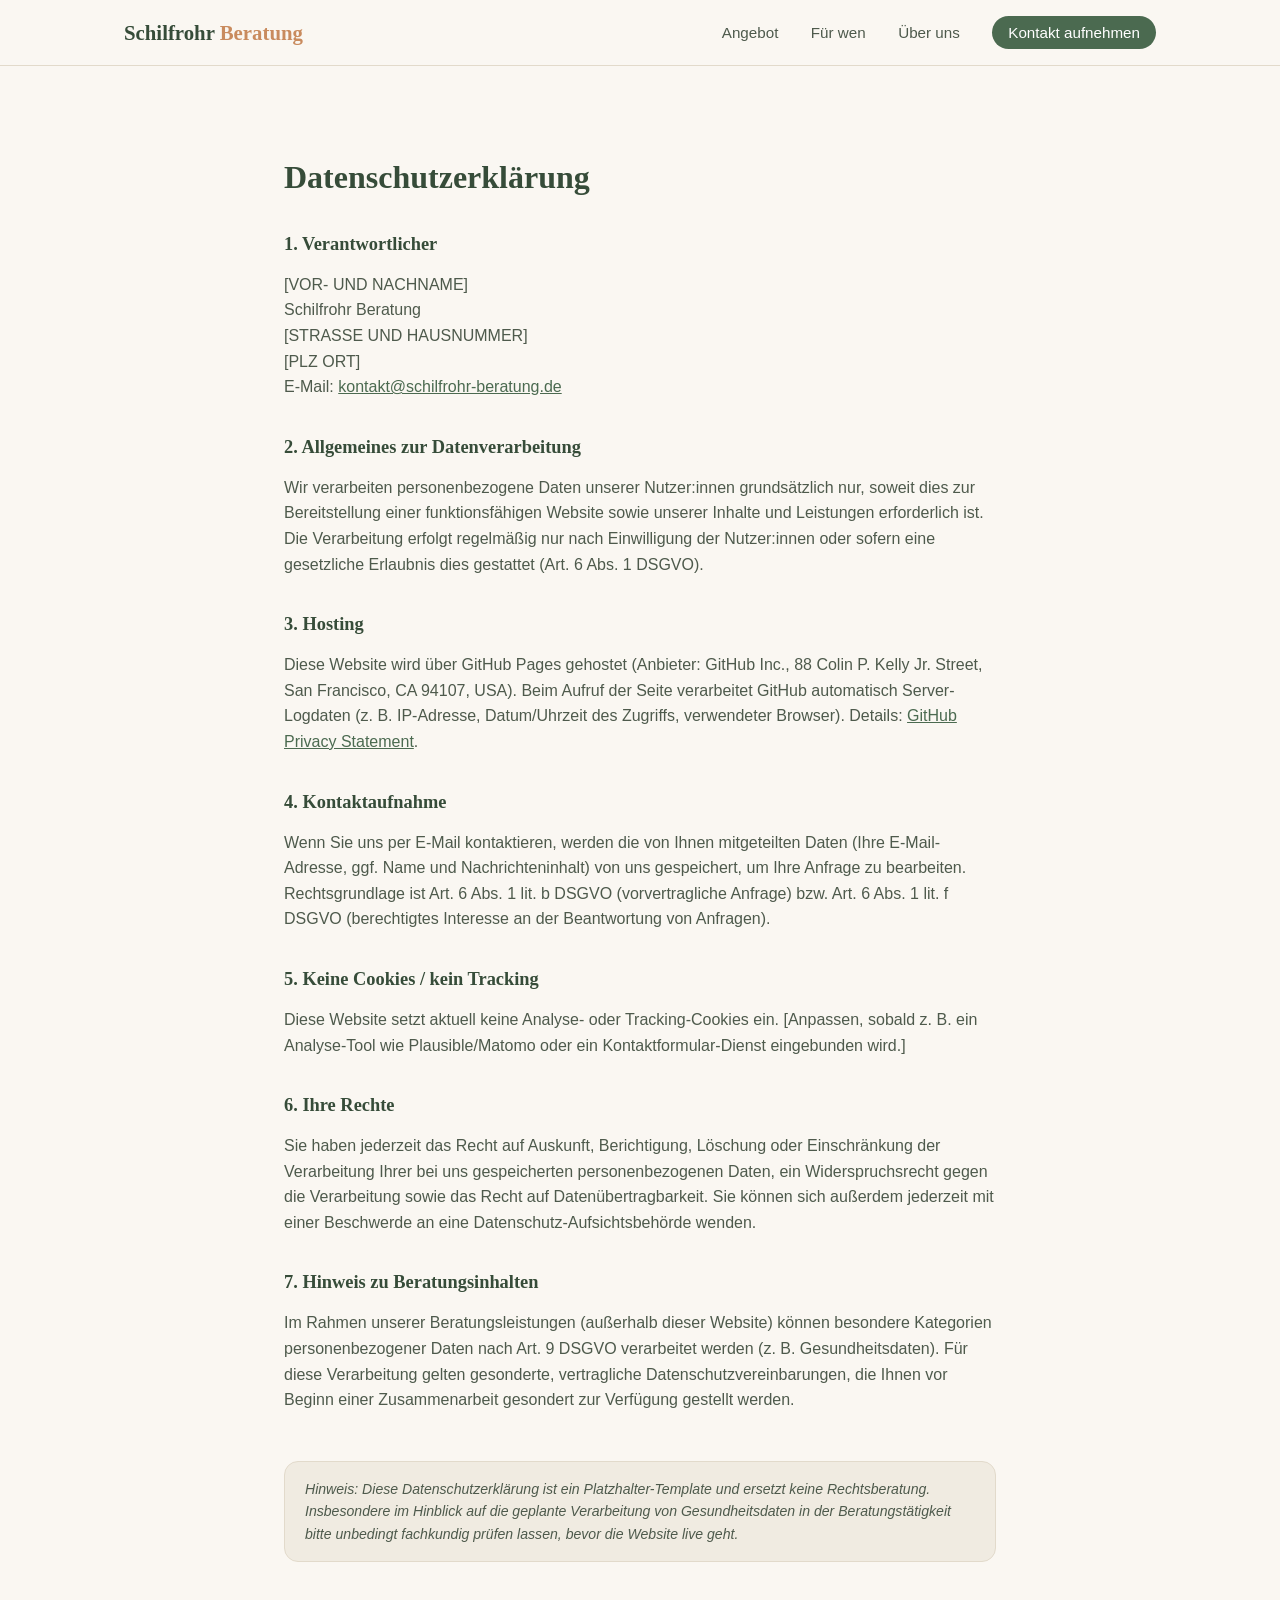
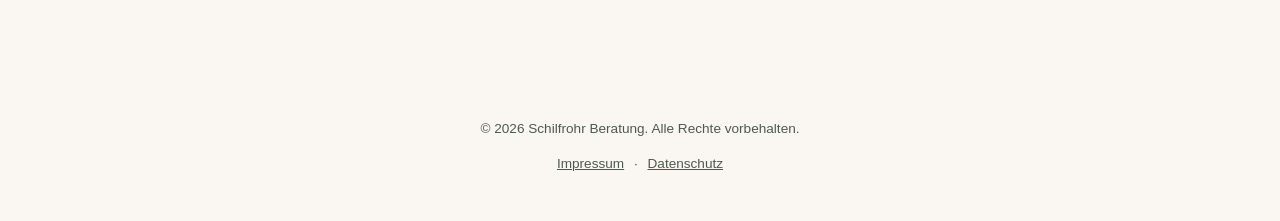
==== datenschutz.html @ b45b5606 "Add Impressum and Datenschutzerklärung templates" ====
<!DOCTYPE html>
<html lang="de">
<head>
<meta charset="UTF-8">
<meta name="viewport" content="width=device-width, initial-scale=1.0">
<title>Datenschutzerklärung – Schilfrohr Beratung</title>
<link rel="stylesheet" href="style.css">
</head>
<body>

<header class="site-header">
  <div class="container header-inner">
    <a href="index.html" class="logo">Schilfrohr <span>Beratung</span></a>
    <nav>
      <a href="index.html#angebot">Angebot</a>
      <a href="index.html#zielgruppe">Für wen</a>
      <a href="index.html#ueber-uns">Über uns</a>
      <a href="index.html#kontakt" class="nav-cta">Kontakt aufnehmen</a>
    </nav>
  </div>
</header>

<section class="legal">
  <div class="container legal-inner">
    <h1>Datenschutzerklärung</h1>

    <!--
      TODO: Alle [PLATZHALTER] ersetzen und Inhalt an die tatsächlich
      eingesetzten Tools/Dienste anpassen (siehe interne Notiz "Datenschutz"
      und "Verzeichnis von Verarbeitungstätigkeiten" im Vault).
      Da hier voraussichtlich später auch Gesundheitsdaten (Art. 9 DSGVO)
      verarbeitet werden (Beratungsgespräche, ggf. App/Matching), unbedingt
      vor Live-Gang von einer/einem Datenschutzbeauftragten oder
      Fachanwält:in prüfen lassen — reicht über eine reine Website-
      Datenschutzerklärung hinaus.
    -->

    <h2>1. Verantwortlicher</h2>
    <p>
      [VOR- UND NACHNAME]<br>
      Schilfrohr Beratung<br>
      [STRASSE UND HAUSNUMMER]<br>
      [PLZ ORT]<br>
      E-Mail: <a href="mailto:kontakt@schilfrohr-beratung.de">kontakt@schilfrohr-beratung.de</a>
    </p>

    <h2>2. Allgemeines zur Datenverarbeitung</h2>
    <p>
      Wir verarbeiten personenbezogene Daten unserer Nutzer:innen
      grundsätzlich nur, soweit dies zur Bereitstellung einer
      funktionsfähigen Website sowie unserer Inhalte und Leistungen
      erforderlich ist. Die Verarbeitung erfolgt regelmäßig nur nach
      Einwilligung der Nutzer:innen oder sofern eine gesetzliche Erlaubnis
      dies gestattet (Art. 6 Abs. 1 DSGVO).
    </p>

    <h2>3. Hosting</h2>
    <p>
      Diese Website wird über GitHub Pages gehostet (Anbieter: GitHub Inc.,
      88 Colin P. Kelly Jr. Street, San Francisco, CA 94107, USA). Beim
      Aufruf der Seite verarbeitet GitHub automatisch Server-Logdaten
      (z. B. IP-Adresse, Datum/Uhrzeit des Zugriffs, verwendeter Browser).
      Details: <a href="https://docs.github.com/site-policy/privacy-policies/github-privacy-statement" target="_blank" rel="noopener">GitHub Privacy Statement</a>.
    </p>

    <h2>4. Kontaktaufnahme</h2>
    <p>
      Wenn Sie uns per E-Mail kontaktieren, werden die von Ihnen
      mitgeteilten Daten (Ihre E-Mail-Adresse, ggf. Name und
      Nachrichteninhalt) von uns gespeichert, um Ihre Anfrage zu bearbeiten.
      Rechtsgrundlage ist Art. 6 Abs. 1 lit. b DSGVO (vorvertragliche
      Anfrage) bzw. Art. 6 Abs. 1 lit. f DSGVO (berechtigtes Interesse an
      der Beantwortung von Anfragen).
    </p>

    <h2>5. Keine Cookies / kein Tracking</h2>
    <p>
      Diese Website setzt aktuell keine Analyse- oder Tracking-Cookies
      ein. [Anpassen, sobald z. B. ein Analyse-Tool wie Plausible/Matomo
      oder ein Kontaktformular-Dienst eingebunden wird.]
    </p>

    <h2>6. Ihre Rechte</h2>
    <p>
      Sie haben jederzeit das Recht auf Auskunft, Berichtigung, Löschung
      oder Einschränkung der Verarbeitung Ihrer bei uns gespeicherten
      personenbezogenen Daten, ein Widerspruchsrecht gegen die
      Verarbeitung sowie das Recht auf Datenübertragbarkeit. Sie können
      sich außerdem jederzeit mit einer Beschwerde an eine
      Datenschutz-Aufsichtsbehörde wenden.
    </p>

    <h2>7. Hinweis zu Beratungsinhalten</h2>
    <p>
      Im Rahmen unserer Beratungsleistungen (außerhalb dieser Website)
      können besondere Kategorien personenbezogener Daten nach Art. 9
      DSGVO verarbeitet werden (z. B. Gesundheitsdaten). Für diese
      Verarbeitung gelten gesonderte, vertragliche
      Datenschutzvereinbarungen, die Ihnen vor Beginn einer
      Zusammenarbeit gesondert zur Verfügung gestellt werden.
    </p>

    <p class="legal-note">
      Hinweis: Diese Datenschutzerklärung ist ein Platzhalter-Template
      und ersetzt keine Rechtsberatung. Insbesondere im Hinblick auf die
      geplante Verarbeitung von Gesundheitsdaten in der Beratungstätigkeit
      bitte unbedingt fachkundig prüfen lassen, bevor die Website live
      geht.
    </p>
  </div>
</section>

<footer class="site-footer">
  <div class="container">
    <p>&copy; <span id="year"></span> Schilfrohr Beratung. Alle Rechte vorbehalten.</p>
    <p class="footer-links"><a href="impressum.html">Impressum</a> · <a href="datenschutz.html">Datenschutz</a></p>
  </div>
</footer>

<script>
  document.getElementById('year').textContent = new Date().getFullYear();
</script>

</body>
</html>
---- style.css ----
:root {
  --color-bg: #FAF7F2;
  --color-bg-alt: #F0EBE1;
  --color-ink: #2B332A;
  --color-ink-soft: #4E5A4C;
  --color-primary: #4B6A50;
  --color-primary-dark: #364C39;
  --color-accent: #C98B5E;
  --color-card-bg: #FFFFFF;
  --color-border: #E2DACB;
  --radius: 14px;
  --max-width: 1080px;
  --shadow: 0 6px 24px rgba(43, 51, 42, 0.08);
}

* { box-sizing: border-box; }

html { scroll-behavior: smooth; }

body {
  margin: 0;
  font-family: "Segoe UI", "Helvetica Neue", Arial, sans-serif;
  color: var(--color-ink);
  background: var(--color-bg);
  line-height: 1.6;
}

h1, h2, h3 {
  font-family: Georgia, "Times New Roman", serif;
  color: var(--color-primary-dark);
  line-height: 1.25;
}

.container {
  max-width: var(--max-width);
  margin: 0 auto;
  padding: 0 24px;
}

/* Header */
.site-header {
  position: sticky;
  top: 0;
  background: rgba(250, 247, 242, 0.92);
  backdrop-filter: blur(6px);
  border-bottom: 1px solid var(--color-border);
  z-index: 10;
}

.header-inner {
  display: flex;
  align-items: center;
  justify-content: space-between;
  padding-top: 16px;
  padding-bottom: 16px;
}

.logo {
  font-family: Georgia, serif;
  font-size: 1.3rem;
  font-weight: bold;
  color: var(--color-primary-dark);
  text-decoration: none;
}

.logo span { color: var(--color-accent); }

nav a {
  margin-left: 28px;
  text-decoration: none;
  color: var(--color-ink-soft);
  font-size: 0.95rem;
}

nav a:hover { color: var(--color-primary); }

.nav-cta {
  background: var(--color-primary);
  color: #fff !important;
  padding: 8px 16px;
  border-radius: 999px;
}

.nav-cta:hover { background: var(--color-primary-dark); }

/* Hero */
.hero {
  padding: 96px 0 72px;
  text-align: center;
  background: linear-gradient(180deg, var(--color-bg) 0%, var(--color-bg-alt) 100%);
}

.hero h1 {
  font-size: clamp(2rem, 4vw, 2.9rem);
  max-width: 780px;
  margin: 0 auto 24px;
}

.hero-sub {
  max-width: 620px;
  margin: 0 auto 36px;
  color: var(--color-ink-soft);
  font-size: 1.1rem;
}

.btn-primary {
  display: inline-block;
  background: var(--color-primary);
  color: #fff;
  text-decoration: none;
  padding: 14px 30px;
  border-radius: 999px;
  font-weight: 600;
  transition: background 0.2s ease, transform 0.2s ease;
}

.btn-primary:hover {
  background: var(--color-primary-dark);
  transform: translateY(-1px);
}

/* Problem */
.problem { padding: 80px 0; }

.problem h2, .angebot h2, .usp h2, .zielgruppe h2, .ueber-uns h2, .kontakt h2 {
  text-align: center;
  font-size: 1.9rem;
  margin-bottom: 48px;
}

.problem-grid, .usp-grid {
  display: grid;
  grid-template-columns: repeat(auto-fit, minmax(240px, 1fr));
  gap: 28px;
}

.problem-card, .usp-item {
  background: var(--color-card-bg);
  border: 1px solid var(--color-border);
  border-radius: var(--radius);
  padding: 28px;
}

.problem-card h3, .usp-item h3 {
  font-size: 1.1rem;
  margin-top: 0;
}

.problem-card p, .usp-item p {
  color: var(--color-ink-soft);
  margin-bottom: 0;
  font-size: 0.97rem;
}

/* Angebot */
.angebot { padding: 80px 0; background: var(--color-bg-alt); }

.angebot-grid {
  display: grid;
  grid-template-columns: repeat(auto-fit, minmax(320px, 1fr));
  gap: 28px;
}

.angebot-card {
  background: var(--color-card-bg);
  border-radius: var(--radius);
  padding: 32px;
  box-shadow: var(--shadow);
}

.tag {
  display: inline-block;
  background: var(--color-accent);
  color: #fff;
  font-size: 0.78rem;
  font-weight: 600;
  letter-spacing: 0.03em;
  text-transform: uppercase;
  padding: 4px 12px;
  border-radius: 999px;
  margin-bottom: 14px;
}

.angebot-card h3 { margin-top: 0; }

.angebot-card ul {
  padding-left: 20px;
  color: var(--color-ink-soft);
}

.angebot-card li { margin-bottom: 8px; }

/* USP */
.usp { padding: 80px 0; }

/* Zielgruppe */
.zielgruppe {
  padding: 80px 0;
  background: var(--color-bg-alt);
  text-align: center;
}

.zielgruppe-intro {
  max-width: 680px;
  margin: 0 auto 32px;
  color: var(--color-ink-soft);
}

.branchen {
  display: flex;
  flex-wrap: wrap;
  justify-content: center;
  gap: 12px;
  margin-bottom: 32px;
}

.branchen span {
  background: var(--color-card-bg);
  border: 1px solid var(--color-border);
  border-radius: 999px;
  padding: 8px 18px;
  font-size: 0.92rem;
  color: var(--color-ink-soft);
}

.zielgruppe-note {
  max-width: 600px;
  margin: 0 auto;
  font-style: italic;
  color: var(--color-primary-dark);
}

/* Ueber uns */
.ueber-uns { padding: 80px 0; }

.ueber-uns-inner {
  max-width: 720px;
}

.ueber-uns p { color: var(--color-ink-soft); }

/* Kontakt */
.kontakt {
  padding: 90px 0;
  background: var(--color-primary-dark);
  color: #fff;
  text-align: center;
}

.kontakt h2 { color: #fff; }

.kontakt p { color: #E4E9DE; }

.kontakt .btn-primary {
  background: var(--color-accent);
  margin-top: 12px;
}

.kontakt .btn-primary:hover { background: #B77946; }

.kontakt-note { font-size: 0.85rem; opacity: 0.8; }

/* Footer */
.site-footer {
  padding: 32px 0;
  text-align: center;
  font-size: 0.85rem;
  color: var(--color-ink-soft);
}

.footer-links a {
  color: var(--color-ink-soft);
  margin: 0 6px;
}

/* Legal pages (Impressum / Datenschutz) */
.legal { padding: 64px 0 96px; }

.legal-inner { max-width: 760px; }

.legal h1 {
  font-size: 2rem;
  margin-bottom: 32px;
}

.legal h2 {
  font-size: 1.15rem;
  margin-top: 36px;
  margin-bottom: 10px;
  text-align: left;
}

.legal p, .legal li {
  color: var(--color-ink-soft);
}

.legal a { color: var(--color-primary); }

.legal-note {
  margin-top: 48px;
  padding: 16px 20px;
  background: var(--color-bg-alt);
  border: 1px solid var(--color-border);
  border-radius: var(--radius);
  font-size: 0.88rem;
  font-style: italic;
}

/* Responsive nav */
@media (max-width: 640px) {
  .header-inner { flex-direction: column; gap: 12px; }
  nav a { margin: 0 10px; }
}
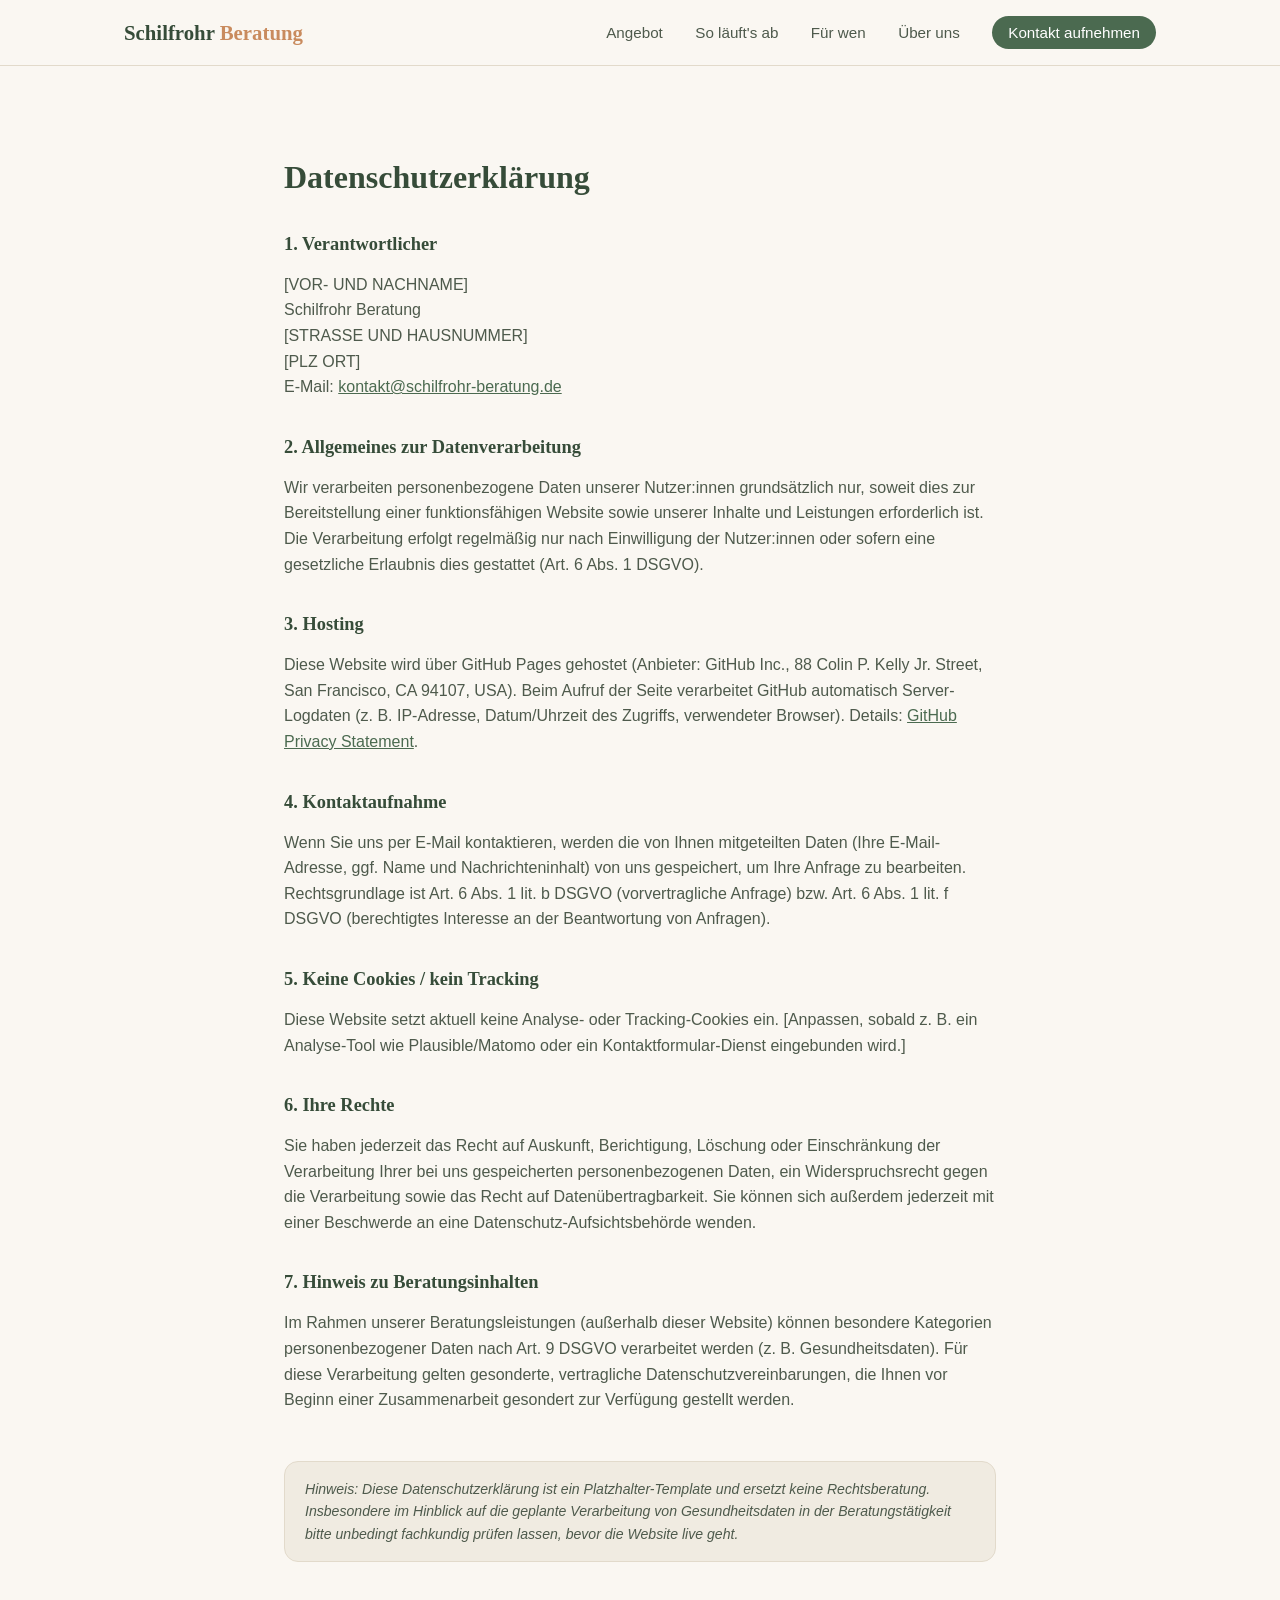
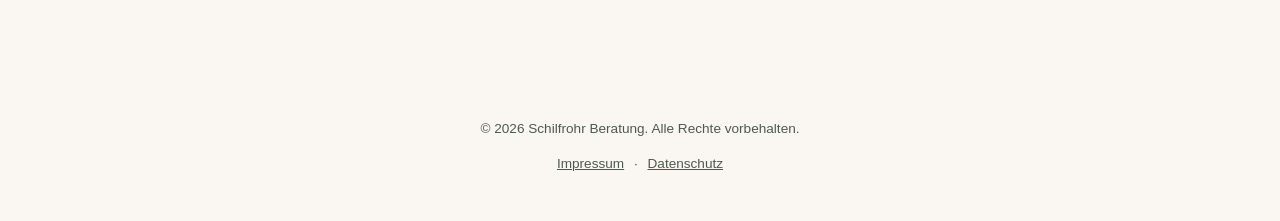
==== commit af5a4815: "Add trust badges, process section and warmer tone, inspired by nilo.health and Fürstenberg Institut" ====
--- a/datenschutz.html
+++ b/datenschutz.html
@@ -13,6 +13,7 @@
     <a href="index.html" class="logo">Schilfrohr <span>Beratung</span></a>
     <nav>
       <a href="index.html#angebot">Angebot</a>
+      <a href="index.html#ablauf">So läuft's ab</a>
       <a href="index.html#zielgruppe">Für wen</a>
       <a href="index.html#ueber-uns">Über uns</a>
       <a href="index.html#kontakt" class="nav-cta">Kontakt aufnehmen</a>
--- a/style.css
+++ b/style.css
@@ -119,6 +119,42 @@
   transform: translateY(-1px);
 }
 
+.hero-ctas {
+  display: flex;
+  flex-wrap: wrap;
+  align-items: center;
+  justify-content: center;
+  gap: 18px;
+  margin-bottom: 40px;
+}
+
+.btn-secondary {
+  color: var(--color-primary-dark);
+  text-decoration: underline;
+  font-weight: 600;
+  font-size: 0.95rem;
+}
+
+.btn-secondary:hover { color: var(--color-primary); }
+
+.trust-strip {
+  display: flex;
+  flex-wrap: wrap;
+  justify-content: center;
+  gap: 12px 24px;
+  max-width: 720px;
+  margin: 0 auto;
+}
+
+.trust-strip span {
+  font-size: 0.9rem;
+  color: var(--color-ink-soft);
+  background: var(--color-card-bg);
+  border: 1px solid var(--color-border);
+  border-radius: 999px;
+  padding: 6px 14px;
+}
+
 /* Problem */
 .problem { padding: 80px 0; }
 
@@ -190,13 +226,48 @@
 
 .angebot-card li { margin-bottom: 8px; }
 
+/* Ablauf */
+.ablauf { padding: 80px 0; }
+
+.ablauf-grid {
+  display: grid;
+  grid-template-columns: repeat(auto-fit, minmax(220px, 1fr));
+  gap: 32px;
+}
+
+.ablauf-step {
+  text-align: center;
+  padding: 0 12px;
+}
+
+.step-num {
+  display: inline-flex;
+  align-items: center;
+  justify-content: center;
+  width: 40px;
+  height: 40px;
+  border-radius: 50%;
+  background: var(--color-primary);
+  color: #fff;
+  font-family: Georgia, serif;
+  font-weight: bold;
+  margin-bottom: 16px;
+}
+
+.ablauf-step h3 { font-size: 1.05rem; }
+
+.ablauf-step p {
+  color: var(--color-ink-soft);
+  font-size: 0.95rem;
+}
+
 /* USP */
-.usp { padding: 80px 0; }
+.usp { padding: 80px 0; background: var(--color-bg-alt); }
 
 /* Zielgruppe */
 .zielgruppe {
   padding: 80px 0;
-  background: var(--color-bg-alt);
+  background: var(--color-bg);
   text-align: center;
 }
 
@@ -238,6 +309,13 @@
 }
 
 .ueber-uns p { color: var(--color-ink-soft); }
+
+.ueber-uns-lead {
+  font-family: Georgia, serif;
+  font-style: italic;
+  font-size: 1.2rem;
+  color: var(--color-primary-dark) !important;
+}
 
 /* Kontakt */
 .kontakt {
